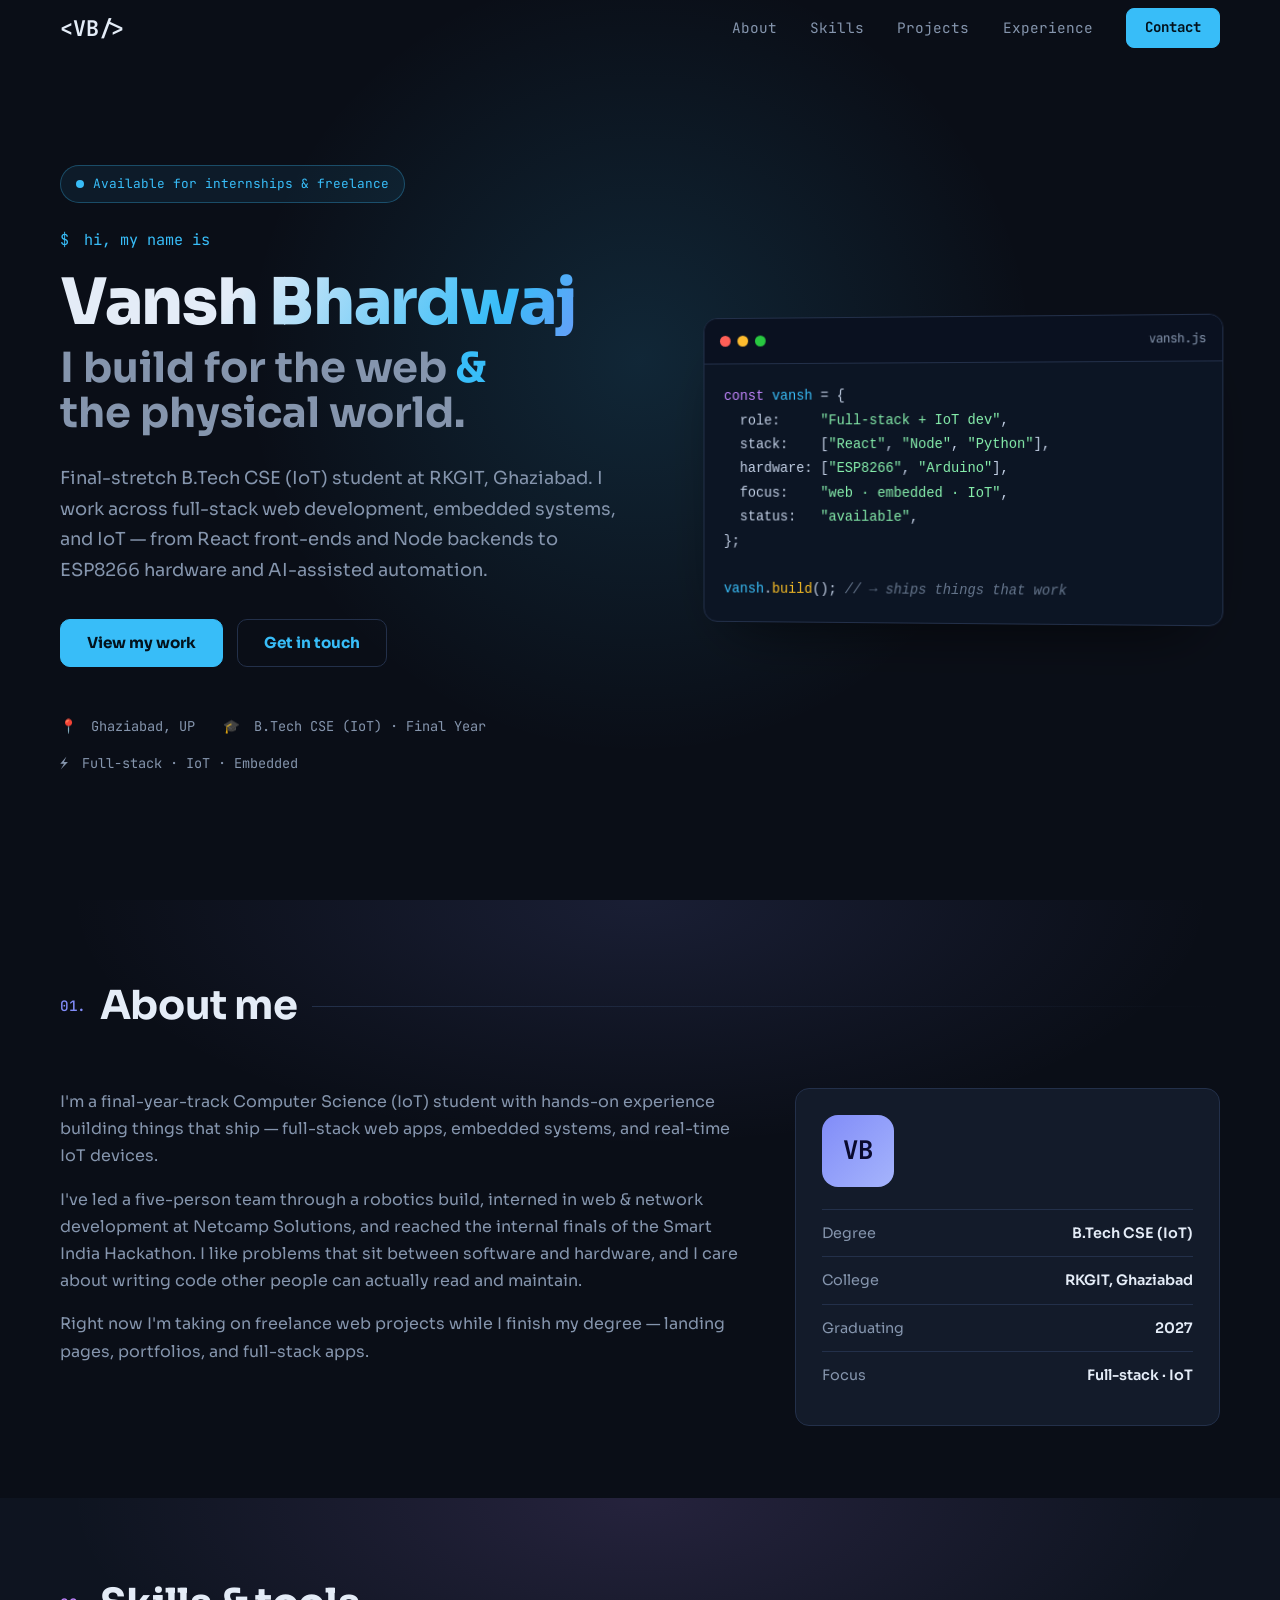
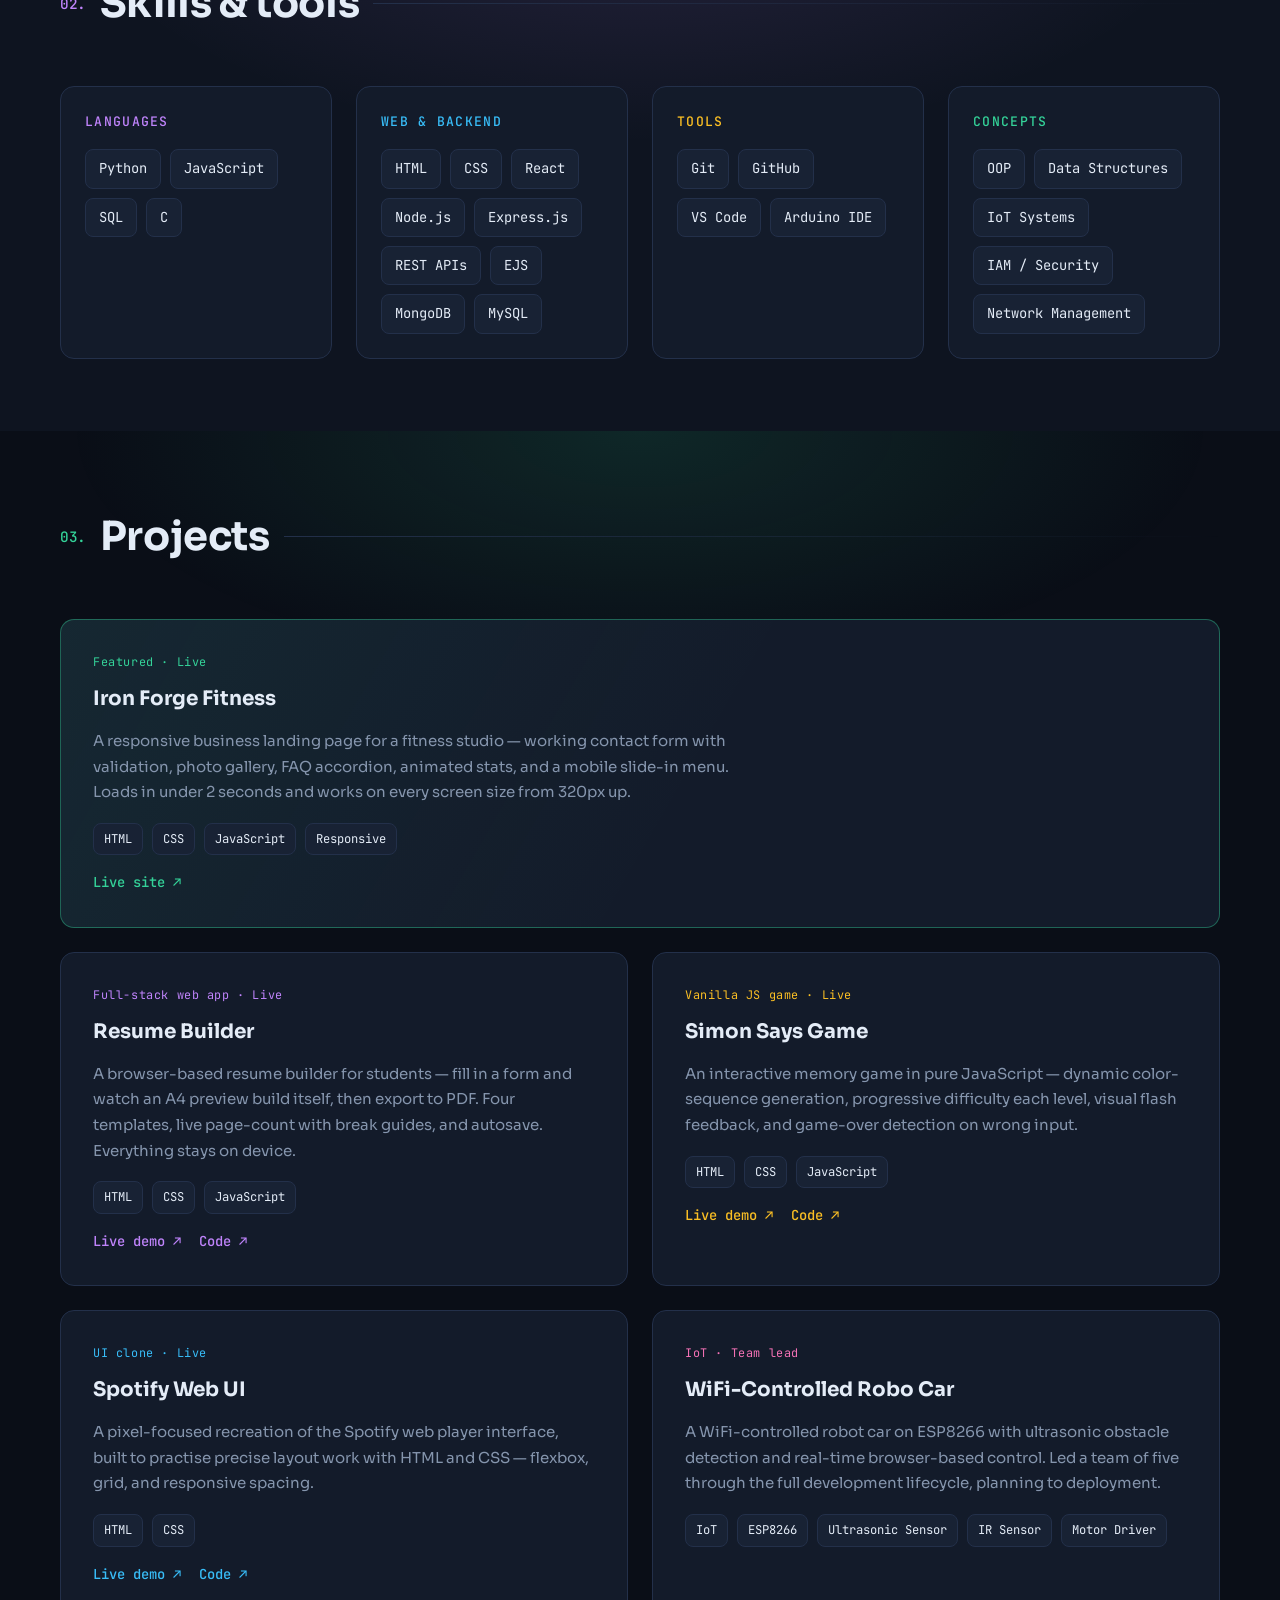
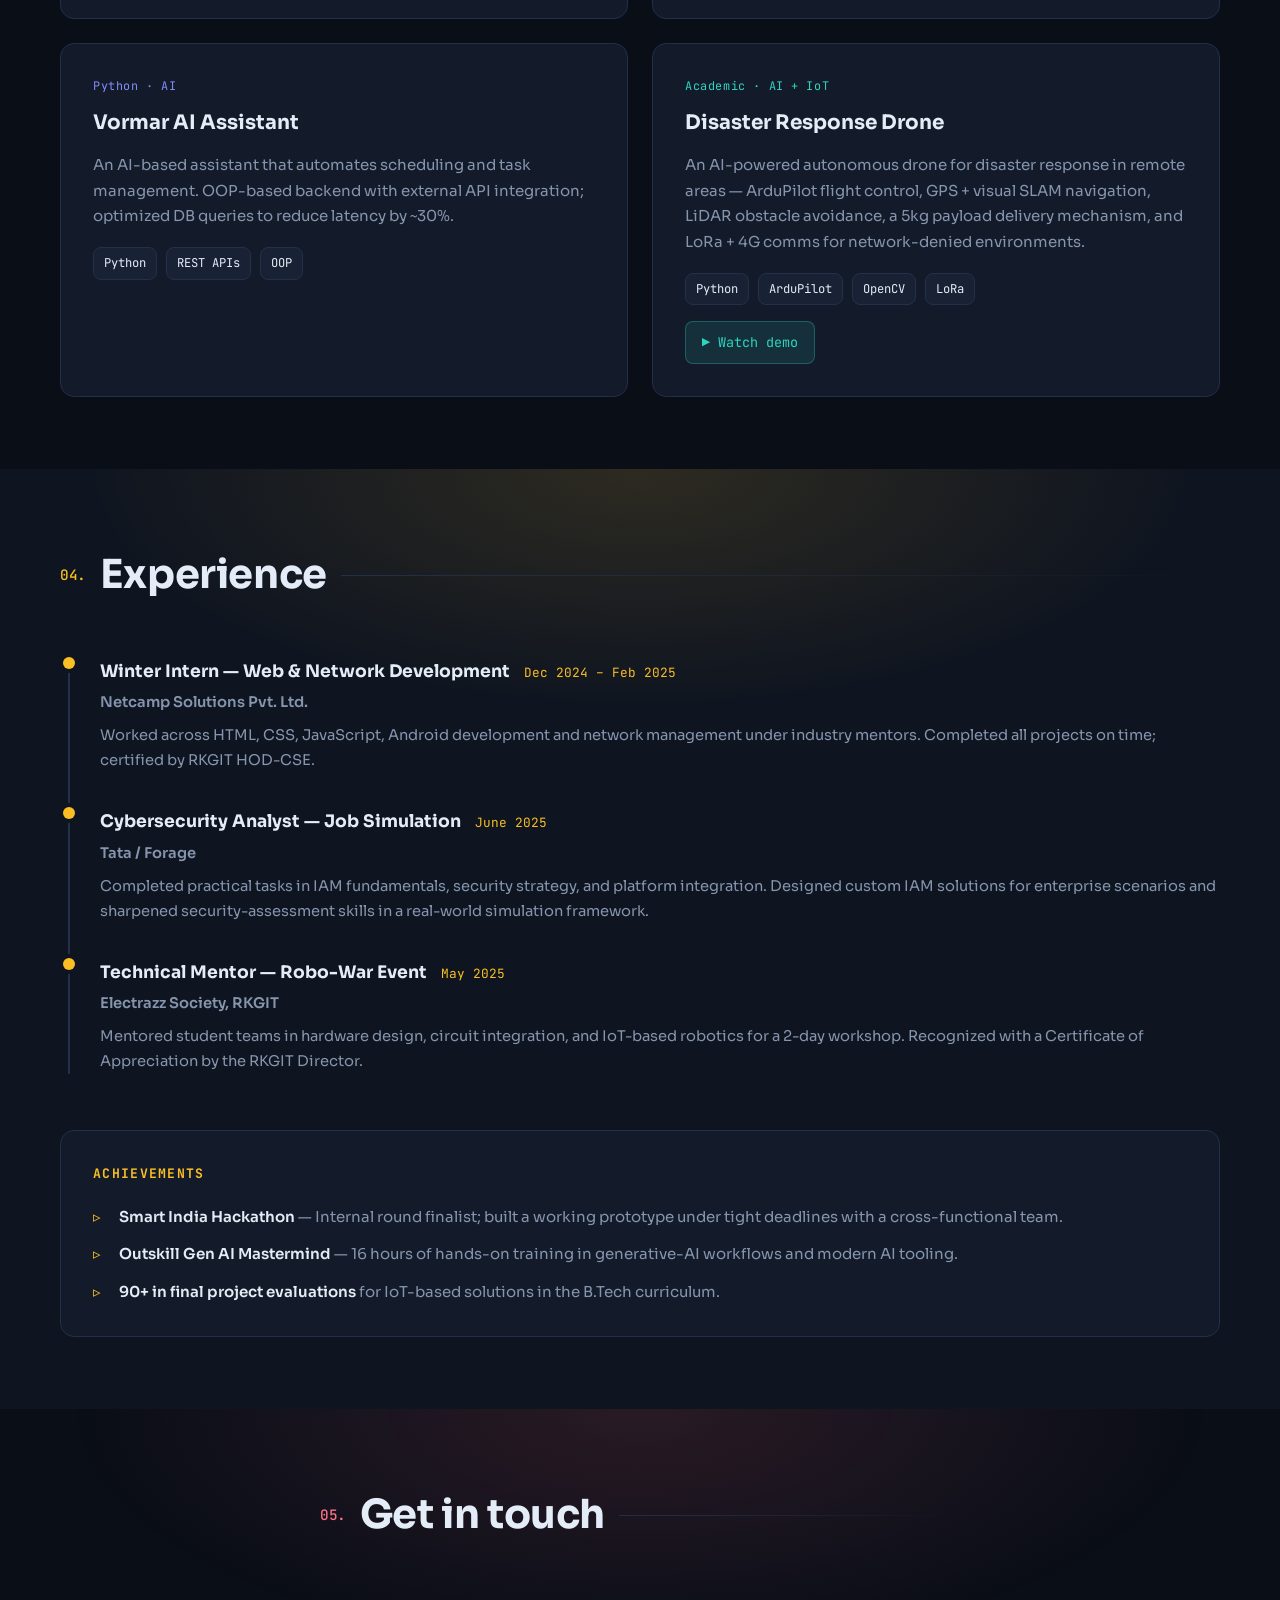
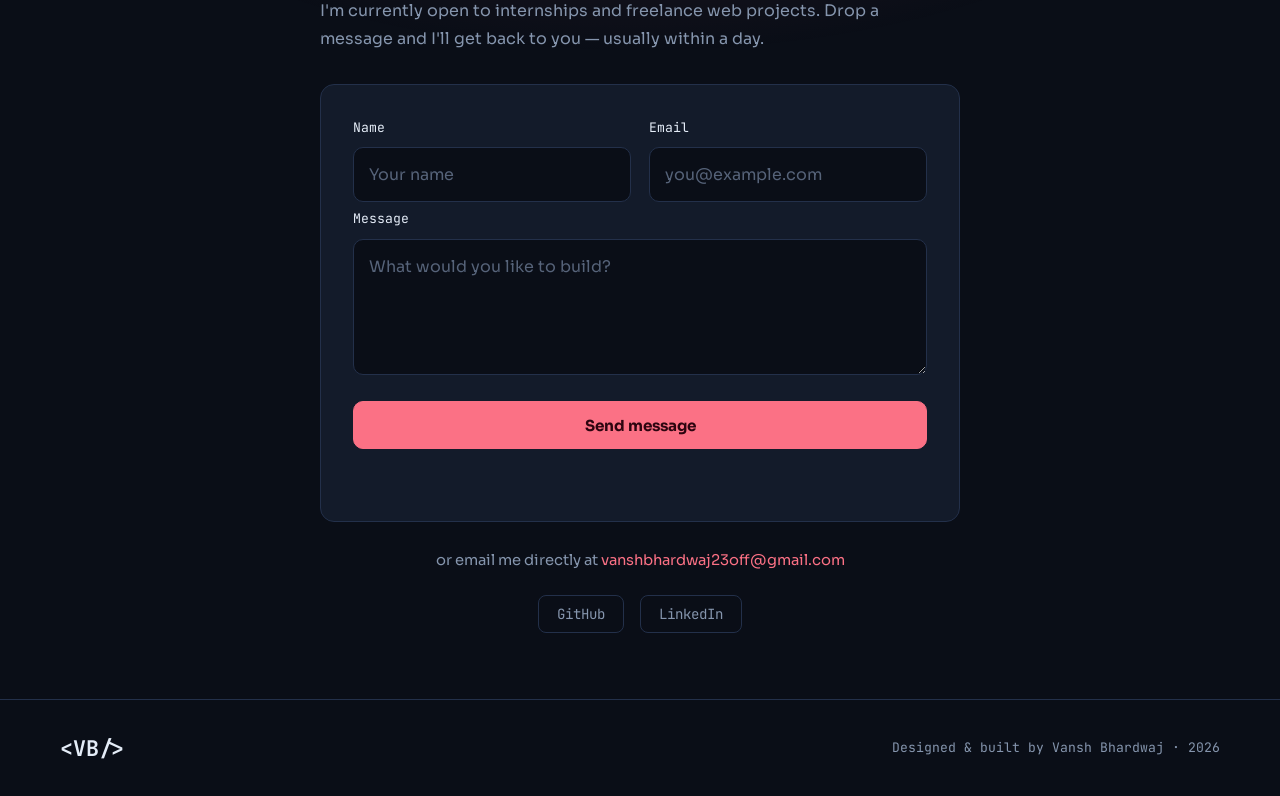
==== index.html @ 34488a7d "Initial commit — developer portfolio Responsive portfolio site (HTML/CSS/JS) with live project demos" ====
<!DOCTYPE html>
<html lang="en">
<head>
  <meta charset="UTF-8">
  <meta name="viewport" content="width=device-width, initial-scale=1.0">
  <title>Vansh Bhardwaj — IoT &amp; Full-Stack Developer</title>
  <meta name="description" content="Vansh Bhardwaj — B.Tech CSE (IoT) student and full-stack developer. Web development, IoT, embedded systems. Projects, skills, and experience.">
  <meta name="theme-color" content="#0a0e17">

  <meta property="og:title" content="Vansh Bhardwaj — Full-Stack & IoT Developer">
  <meta property="og:description" content="Full-stack + IoT developer. Web development, embedded systems, hackathon finalist.">
  <meta property="og:type" content="website">

  <link rel="preconnect" href="https://fonts.googleapis.com">
  <link rel="preconnect" href="https://fonts.gstatic.com" crossorigin>
  <link href="https://fonts.googleapis.com/css2?family=Sora:wght@400;500;600;700;800&family=JetBrains+Mono:wght@400;500;700&display=swap" rel="stylesheet">
  <link rel="stylesheet" href="styles.css">
</head>
<body>

  <a href="#main" class="skip-link">Skip to content</a>

  <!-- Scroll progress bar (top edge) -->
  <div class="scroll-progress" id="scrollProgress" aria-hidden="true"></div>

  <!-- ============================ NAVBAR ============================ -->
  <header class="nav" id="nav">
    <div class="container nav__inner">
      <a href="#hero" class="logo">&lt;VB<span>/</span>&gt;</a>

      <nav class="nav__links" id="navLinks" aria-label="Main navigation">
        <a href="#about">About</a>
        <a href="#skills">Skills</a>
        <a href="#projects">Projects</a>
        <a href="#experience">Experience</a>
        <a href="#contact" class="btn btn--sm">Contact</a>
      </nav>

      <button class="nav__toggle" id="navToggle" aria-label="Open menu" aria-expanded="false" aria-controls="navLinks">
        <span></span><span></span><span></span>
      </button>
    </div>
  </header>
  <div class="nav__overlay" id="navOverlay" hidden></div>

  <main id="main">

  <!-- ============================ HERO ============================ -->
  <section class="hero" id="hero">
    <div class="hero__glow"></div>
    <div class="container hero__inner">
      <div class="hero__content">
        <p class="status"><span class="status__dot"></span> Available for internships &amp; freelance</p>
        <p class="hero__hi"><span class="mono">$</span> hi, my name is</p>
        <h1 class="hero__name">Vansh Bhardwaj</h1>
        <h2 class="hero__role">I build for the web <span class="amp">&amp;</span> the physical world.</h2>
        <p class="hero__text">
          Final-stretch B.Tech CSE (IoT) student at RKGIT, Ghaziabad. I work across
          full-stack web development, embedded systems, and IoT — from React
          front-ends and Node backends to ESP8266 hardware and AI-assisted automation.
        </p>
        <div class="hero__actions">
          <a href="#projects" class="btn">View my work</a>
          <a href="#contact" class="btn btn--ghost">Get in touch</a>
        </div>
        <ul class="hero__meta">
          <li><span class="mono">📍</span> Ghaziabad, UP</li>
          <li><span class="mono">🎓</span> B.Tech CSE (IoT) · Final Year</li>
          <li><span class="mono">⚡</span> Full-stack · IoT · Embedded</li>
        </ul>
      </div>

      <!-- Right column: decorative terminal card (laptop only) -->
      <aside class="hero__visual" aria-hidden="true">
        <div class="code-card">
          <div class="code-card__bar">
            <span></span><span></span><span></span>
            <em class="mono">vansh.js</em>
          </div>
          <pre class="code-card__body"><code><span class="c-key">const</span> <span class="c-var">vansh</span> = {
  role:     <span class="c-str">"Full-stack + IoT dev"</span>,
  stack:    [<span class="c-str">"React"</span>, <span class="c-str">"Node"</span>, <span class="c-str">"Python"</span>],
  hardware: [<span class="c-str">"ESP8266"</span>, <span class="c-str">"Arduino"</span>],
  focus:    <span class="c-str">"web · embedded · IoT"</span>,
  status:   <span class="c-str">"available"</span>,
};

<span class="c-var">vansh</span>.<span class="c-fn">build</span>(); <span class="c-com">// → ships things that work</span></code></pre>
        </div>
      </aside>
    </div>
  </section>

  <!-- ============================ ABOUT ============================ -->
  <section class="section" id="about">
    <div class="container">
      <h2 class="section__title"><span class="section__num">01.</span> About me</h2>
      <div class="about">
        <div class="about__text">
          <p>
            I'm a final-year-track Computer Science (IoT) student with hands-on
            experience building things that ship — full-stack web apps, embedded
            systems, and real-time IoT devices.
          </p>
          <p>
            I've led a five-person team through a robotics build, interned in web
            &amp; network development at Netcamp Solutions, and reached the internal
            finals of the Smart India Hackathon. I like problems that sit between
            software and hardware, and I care about writing code other people can
            actually read and maintain.
          </p>
          <p>
            Right now I'm taking on freelance web projects while I finish my degree —
            landing pages, portfolios, and full-stack apps.
          </p>
        </div>
        <aside class="about__card">
          <div class="about__avatar" aria-hidden="true">VB</div>
          <dl class="about__facts">
            <div><dt>Degree</dt><dd>B.Tech CSE (IoT)</dd></div>
            <div><dt>College</dt><dd>RKGIT, Ghaziabad</dd></div>
            <div><dt>Graduating</dt><dd>2027</dd></div>
            <div><dt>Focus</dt><dd>Full-stack · IoT</dd></div>
          </dl>
        </aside>
      </div>
    </div>
  </section>

  <!-- ============================ SKILLS ============================ -->
  <section class="section section--alt" id="skills">
    <div class="container">
      <h2 class="section__title"><span class="section__num">02.</span> Skills &amp; tools</h2>
      <div class="skills">
        <div class="skills__group">
          <h3>Languages</h3>
          <ul class="tags">
            <li>Python</li><li>JavaScript</li><li>SQL</li><li>C</li>
          </ul>
        </div>
        <div class="skills__group">
          <h3>Web &amp; Backend</h3>
          <ul class="tags">
            <li>HTML</li><li>CSS</li><li>React</li><li>Node.js</li>
            <li>Express.js</li><li>REST APIs</li><li>EJS</li>
            <li>MongoDB</li><li>MySQL</li>
          </ul>
        </div>
        <div class="skills__group">
          <h3>Tools</h3>
          <ul class="tags">
            <li>Git</li><li>GitHub</li><li>VS Code</li><li>Arduino IDE</li>
          </ul>
        </div>
        <div class="skills__group">
          <h3>Concepts</h3>
          <ul class="tags">
            <li>OOP</li><li>Data Structures</li><li>IoT Systems</li>
            <li>IAM / Security</li><li>Network Management</li>
          </ul>
        </div>
      </div>
    </div>
  </section>

  <!-- ============================ PROJECTS ============================ -->
  <section class="section" id="projects">
    <div class="container">
      <h2 class="section__title"><span class="section__num">03.</span> Projects</h2>

      <div class="projects">

        <!-- Featured: live site -->
        <article class="project project--featured">
          <div class="project__body">
            <p class="project__label mono">Featured · Live</p>
            <h3 class="project__title">Iron Forge Fitness</h3>
            <p class="project__desc">
              A responsive business landing page for a fitness studio — working
              contact form with validation, photo gallery, FAQ accordion, animated
              stats, and a mobile slide-in menu. Loads in under 2 seconds and works
              on every screen size from 320px up.
            </p>
            <ul class="tags tags--sm">
              <li>HTML</li><li>CSS</li><li>JavaScript</li><li>Responsive</li>
            </ul>
            <div class="project__links">
              <a href="https://ironforge-studio.netlify.app" target="_blank" rel="noopener" class="is-primary">Live site ↗</a>
            </div>
          </div>
        </article>

        <article class="project">
          <div class="project__body">
            <p class="project__label mono">Full-stack web app · Live</p>
            <h3 class="project__title">Resume Builder</h3>
            <p class="project__desc">
              A browser-based resume builder for students — fill in a form and watch
              an A4 preview build itself, then export to PDF. Four templates, live
              page-count with break guides, and autosave. Everything stays on device.
            </p>
            <ul class="tags tags--sm"><li>HTML</li><li>CSS</li><li>JavaScript</li></ul>
            <div class="project__links">
              <a href="resume-builder/index.html" target="_blank" rel="noopener" class="is-primary">Live demo ↗</a>
              <a href="https://github.com/vansh231205/Resume-Builder" target="_blank" rel="noopener" data-repo="resume-builder">Code ↗</a>
            </div>
          </div>
        </article>

        <article class="project">
          <div class="project__body">
            <p class="project__label mono">Vanilla JS game · Live</p>
            <h3 class="project__title">Simon Says Game</h3>
            <p class="project__desc">
              An interactive memory game in pure JavaScript — dynamic color-sequence
              generation, progressive difficulty each level, visual flash feedback,
              and game-over detection on wrong input.
            </p>
            <ul class="tags tags--sm"><li>HTML</li><li>CSS</li><li>JavaScript</li></ul>
            <div class="project__links">
              <a href="simon-says/index.html" target="_blank" rel="noopener" class="is-primary">Live demo ↗</a>
              <a href="https://github.com/vansh231205/Simon-Says" target="_blank" rel="noopener">Code ↗</a>
            </div>
          </div>
        </article>

        <article class="project">
          <div class="project__body">
            <p class="project__label mono">UI clone · Live</p>
            <h3 class="project__title">Spotify Web UI</h3>
            <p class="project__desc">
              A pixel-focused recreation of the Spotify web player interface, built
              to practise precise layout work with HTML and CSS — flexbox, grid, and
              responsive spacing.
            </p>
            <ul class="tags tags--sm"><li>HTML</li><li>CSS</li></ul>
            <div class="project__links">
              <a href="spotify-ui/index.html" target="_blank" rel="noopener" class="is-primary">Live demo ↗</a>
              <a href="https://github.com/vansh231205/Spotify-UI-Design" target="_blank" rel="noopener">Code ↗</a>
            </div>
          </div>
        </article>

        <article class="project">
          <div class="project__body">
            <p class="project__label mono">IoT · Team lead</p>
            <h3 class="project__title">WiFi-Controlled Robo Car</h3>
            <p class="project__desc">
              A WiFi-controlled robot car on ESP8266 with ultrasonic obstacle
              detection and real-time browser-based control. Led a team of five
              through the full development lifecycle, planning to deployment.
            </p>
            <ul class="tags tags--sm"><li>IoT</li><li>ESP8266</li><li>Ultrasonic Sensor</li><li>IR Sensor</li><li>Motor Driver</li></ul>
          </div>
        </article>

        <article class="project">
          <div class="project__body">
            <p class="project__label mono">Python · AI</p>
            <h3 class="project__title">Vormar AI Assistant</h3>
            <p class="project__desc">
              An AI-based assistant that automates scheduling and task management.
              OOP-based backend with external API integration; optimized DB queries
              to reduce latency by ~30%.
            </p>
            <ul class="tags tags--sm"><li>Python</li><li>REST APIs</li><li>OOP</li></ul>
          </div>
        </article>

        <article class="project">
          <div class="project__body">
            <p class="project__label mono">Academic · AI + IoT</p>
            <h3 class="project__title">Disaster Response Drone</h3>
            <p class="project__desc">
              An AI-powered autonomous drone for disaster response in remote areas —
              ArduPilot flight control, GPS + visual SLAM navigation, LiDAR obstacle
              avoidance, a 5kg payload delivery mechanism, and LoRa + 4G comms for
              network-denied environments.
            </p>
            <ul class="tags tags--sm"><li>Python</li><li>ArduPilot</li><li>OpenCV</li><li>LoRa</li></ul>
            <div class="project__links">
              <button type="button" class="watch-btn" data-lb="video"
                      data-src="content/drone-project-demo.mp4"
                      data-title="Disaster Response Drone — demo">
                <span aria-hidden="true">▶</span> Watch demo
              </button>
            </div>
          </div>
        </article>

      </div>
    </div>
  </section>

  <!-- ============================ EXPERIENCE ============================ -->
  <section class="section section--alt" id="experience">
    <div class="container">
      <h2 class="section__title"><span class="section__num">04.</span> Experience</h2>

      <ol class="timeline">
        <li class="timeline__item">
          <div class="timeline__head">
            <h3>Winter Intern — Web &amp; Network Development</h3>
            <span class="timeline__date mono">Dec 2024 – Feb 2025</span>
          </div>
          <p class="timeline__org">Netcamp Solutions Pvt. Ltd.</p>
          <p>Worked across HTML, CSS, JavaScript, Android development and network management under industry mentors. Completed all projects on time; certified by RKGIT HOD-CSE.</p>
        </li>

        <li class="timeline__item">
          <div class="timeline__head">
            <h3>Cybersecurity Analyst — Job Simulation</h3>
            <span class="timeline__date mono">June 2025</span>
          </div>
          <p class="timeline__org">Tata / Forage</p>
          <p>Completed practical tasks in IAM fundamentals, security strategy, and platform integration. Designed custom IAM solutions for enterprise scenarios and sharpened security-assessment skills in a real-world simulation framework.</p>
        </li>

        <li class="timeline__item">
          <div class="timeline__head">
            <h3>Technical Mentor — Robo-War Event</h3>
            <span class="timeline__date mono">May 2025</span>
          </div>
          <p class="timeline__org">Electrazz Society, RKGIT</p>
          <p>Mentored student teams in hardware design, circuit integration, and IoT-based robotics for a 2-day workshop. Recognized with a Certificate of Appreciation by the RKGIT Director.</p>
        </li>
      </ol>

      <div class="achievements">
        <h3 class="achievements__title">Achievements</h3>
        <ul class="achievements__list">
          <li><strong>Smart India Hackathon</strong> — Internal round finalist; built a working prototype under tight deadlines with a cross-functional team.</li>
          <li><strong>Outskill Gen AI Mastermind</strong> — 16 hours of hands-on training in generative-AI workflows and modern AI tooling.</li>
          <li><strong>90+ in final project evaluations</strong> for IoT-based solutions in the B.Tech curriculum.</li>
        </ul>
      </div>
    </div>
  </section>

  <!-- ============================ CONTACT ============================ -->
  <section class="section" id="contact">
    <div class="container container--narrow contact">
      <h2 class="section__title"><span class="section__num">05.</span> Get in touch</h2>
      <p class="contact__lede">
        I'm currently open to internships and freelance web projects. Drop a message
        and I'll get back to you — usually within a day.
      </p>

      <!-- Netlify Forms: name + data-netlify se Netlify ise capture karta hai.
           Deploy hone par messages Netlify dashboard + email pe aate hain.
           (Localhost/GitHub Pages par ye kaam nahi karta — wahan JS email
           fallback dikha deta hai.) -->
      <form class="form" id="contactForm" name="contact" method="POST"
            data-netlify="true" netlify-honeypot="bot-field" novalidate>
        <!-- JS se submit karte hain, isliye form-name hidden field zaroori hai -->
        <input type="hidden" name="form-name" value="contact">
        <!-- Honeypot: bots ise bhar dete hain, insaan ise dekh nahi sakta -->
        <p class="hp" hidden><label>Don't fill this out: <input name="bot-field"></label></p>

        <div class="form__grid">
          <div class="form__row">
            <label for="name">Name</label>
            <input type="text" id="name" name="name" placeholder="Your name" autocomplete="name">
            <p class="form__err" id="err-name"></p>
          </div>
          <div class="form__row">
            <label for="email">Email</label>
            <input type="email" id="email" name="email" placeholder="you@example.com" autocomplete="email">
            <p class="form__err" id="err-email"></p>
          </div>
        </div>
        <div class="form__row">
          <label for="message">Message</label>
          <textarea id="message" name="message" rows="4" placeholder="What would you like to build?"></textarea>
          <p class="form__err" id="err-message"></p>
        </div>
        <button type="submit" class="btn btn--full">Send message</button>
        <p class="form__note" id="formNote" role="status" aria-live="polite"></p>
      </form>

      <p class="contact__or">or email me directly at
        <a href="mailto:vanshbhardwaj23off@gmail.com">vanshbhardwaj23off@gmail.com</a>
      </p>

      <ul class="socials">
        <li><a href="https://github.com/vansh231205" target="_blank" rel="noopener" data-social="github">GitHub</a></li>
        <li><a href="https://www.linkedin.com/in/vansh-developer/" target="_blank" rel="noopener" data-social="linkedin">LinkedIn</a></li>
      </ul>
    </div>
  </section>

  </main>

  <footer class="footer">
    <div class="container footer__inner">
      <a href="#hero" class="logo">&lt;VB<span>/</span>&gt;</a>
      <p>Designed &amp; built by Vansh Bhardwaj · 2026</p>
    </div>
  </footer>

  <!-- ============================ LIGHTBOX ============================
       Certificates aur video isi box me khulte hain — naya tab nahi.
       Peeche main page dikhta rehta hai (dark blur ke through).
       ================================================================= -->
  <div class="lightbox" id="lightbox" hidden>
    <div class="lightbox__backdrop" data-lb-close></div>

    <div class="lightbox__panel" role="dialog" aria-modal="true" aria-labelledby="lbTitle">
      <header class="lightbox__bar">
        <h3 class="lightbox__title" id="lbTitle"></h3>
        <div class="lightbox__actions">
          <a class="lightbox__open mono" id="lbOpen" href="#" target="_blank" rel="noopener">Open ↗</a>
          <button type="button" class="lightbox__close" id="lbClose" aria-label="Close">&times;</button>
        </div>
      </header>
      <div class="lightbox__body" id="lbBody"></div>
    </div>
  </div>

  <script src="script.js"></script>
</body>
</html>
---- styles.css ----
/* =========================================================
   Vansh Bhardwaj — Developer Portfolio

   1. Variables      7.  Skills
   2. Reset          8.  Projects
   3. Utilities      9.  Experience / timeline
   4. Buttons        10. Contact + form
   5. Navbar         11. Footer
   6. Hero / About   12. Animations
                     13. RESPONSIVE
   ========================================================= */

/* ---------- 1. VARIABLES ---------- */
:root {
  --bg:         #0a0e17;
  --bg-alt:     #0e1420;
  --surface:    #131b2a;
  --surface-2:  #182234;
  --border:     #23304a;
  --text:       #e4ecf7;
  --text-muted: #8595ad;
  --accent:     #38bdf8;   /* sky */
  --accent-2:   #818cf8;   /* indigo */
  --accent-ink: #03121c;

  --font-sans: 'Sora', system-ui, -apple-system, 'Segoe UI', sans-serif;
  --font-mono: 'JetBrains Mono', 'Courier New', monospace;

  --gutter:      clamp(1.25rem, 4vw, 2.5rem);
  --section-pad: clamp(2.75rem, 6vw, 4.5rem);
  --gap:         clamp(1rem, 2.2vw, 1.5rem);

  --max-width: 1240px;
  --radius: 14px;
  --ease: cubic-bezier(0.22, 1, 0.36, 1);
}

/* ---------- 2. RESET ---------- */
*, *::before, *::after { margin: 0; padding: 0; box-sizing: border-box; }

html {
  scroll-behavior: smooth;
  scroll-padding-top: 72px;   /* navbar 56px + thodi jagah */
  -webkit-text-size-adjust: 100%;
}
body {
  font-family: var(--font-sans);
  background: var(--bg);
  color: var(--text);
  line-height: 1.7;
  -webkit-font-smoothing: antialiased;
  overflow-x: hidden;
}
body.is-locked { overflow: hidden; }

a { color: inherit; text-decoration: none; }
ul, ol { list-style: none; }
button, input, textarea { font: inherit; color: inherit; }

:focus-visible {
  outline: 2px solid var(--accent);
  outline-offset: 3px;
  border-radius: 4px;
}

.skip-link {
  position: absolute;
  top: -60px; left: 16px;
  z-index: 200;
  background: var(--accent);
  color: var(--accent-ink);
  padding: 10px 18px;
  border-radius: 0 0 8px 8px;
  font-weight: 700;
  transition: top 0.2s;
}
.skip-link:focus { top: 0; }

/* Scroll progress bar */
.scroll-progress {
  position: fixed;
  top: 0; left: 0;
  height: 3px;
  width: 0;
  z-index: 150;
  background: linear-gradient(90deg, var(--accent), var(--accent-2));
  transition: width 0.1s linear;
}

/* ---------- 3. UTILITIES ---------- */
.container {
  width: 100%;
  max-width: var(--max-width);
  margin-inline: auto;
  padding-inline: var(--gutter);
}
.container--narrow { max-width: 720px; }

.mono { font-family: var(--font-mono); }

.logo {
  font-family: var(--font-mono);
  font-size: 1.35rem;
  font-weight: 700;
  color: var(--text);
}
.logo span { color: var(--accent); }

/* ---------- 4. BUTTONS ---------- */
.btn {
  display: inline-flex;
  align-items: center;
  justify-content: center;
  gap: 8px;
  min-height: 48px;
  padding: 0 26px;
  background: var(--accent);
  color: var(--accent-ink);
  font-weight: 700;
  font-size: 0.95rem;
  border: 1px solid var(--accent);
  border-radius: 10px;
  cursor: pointer;
  transition: transform 0.2s var(--ease), box-shadow 0.2s, background 0.2s;
}
.btn:hover {
  transform: translateY(-2px);
  box-shadow: 0 12px 28px -10px color-mix(in srgb, var(--accent) 60%, transparent);
}
.btn:active { transform: translateY(0); }

.btn--ghost {
  background: transparent;
  color: var(--accent);
  border-color: var(--border);
}
.btn--ghost:hover {
  background: color-mix(in srgb, var(--accent) 8%, transparent);
  border-color: var(--accent);
  box-shadow: none;
}
.btn--sm   { min-height: 40px; padding: 0 18px; font-size: 0.88rem; border-radius: 8px; }
.btn--full { width: 100%; }

/* ---------- 5. NAVBAR ---------- */
.nav {
  position: fixed;
  inset: 0 0 auto 0;
  z-index: 100;
  border-bottom: 1px solid transparent;
  transition: background 0.3s, border-color 0.3s, backdrop-filter 0.3s;
}
.nav.is-scrolled {
  background: rgba(10, 14, 23, 0.85);
  backdrop-filter: blur(14px);
  border-bottom-color: var(--border);
}
.nav__inner {
  display: flex;
  align-items: center;
  justify-content: space-between;
  height: 56px;
}
.nav__links {
  display: flex;
  align-items: center;
  gap: clamp(1.2rem, 2.6vw, 2.1rem);
  font-family: var(--font-mono);
  font-size: 0.9rem;
}
.nav__links a:not(.btn) {
  color: var(--text-muted);
  transition: color 0.2s;
}
.nav__links a:not(.btn):hover,
.nav__links a:not(.btn).is-active { color: var(--accent); }

.nav__toggle {
  display: none;
  flex-direction: column;
  justify-content: center;
  gap: 5px;
  width: 44px; height: 44px;
  background: none; border: none;
  cursor: pointer;
}
.nav__toggle span {
  display: block;
  width: 24px; height: 2px;
  margin-inline: auto;
  background: var(--text);
  border-radius: 2px;
  transition: transform 0.3s var(--ease), opacity 0.2s;
}
.nav__toggle.is-open span:nth-child(1) { transform: translateY(7px) rotate(45deg); }
.nav__toggle.is-open span:nth-child(2) { opacity: 0; }
.nav__toggle.is-open span:nth-child(3) { transform: translateY(-7px) rotate(-45deg); }

.nav__overlay {
  position: fixed;
  inset: 0;
  z-index: 90;
  background: rgba(0, 0, 0, 0.6);
  backdrop-filter: blur(3px);
  opacity: 0;
  transition: opacity 0.3s;
}
.nav__overlay.is-visible { opacity: 1; }

/* ---------- 6. HERO ---------- */
.hero {
  position: relative;
  min-height: 100svh;
  display: flex;
  align-items: center;
  padding: 120px 0 80px;
  overflow: hidden;
}
/* Background glow */
.hero__glow {
  position: absolute;
  top: -10%; left: 50%;
  translate: -50% 0;
  width: min(900px, 120vw);
  aspect-ratio: 1;
  background: radial-gradient(circle, rgba(56, 189, 248, 0.14), transparent 62%);
  z-index: -1;
  pointer-events: none;
}
/* Two-column on laptop: text left, terminal card right.
   Neeche responsive me single column ho jata hai. */
.hero__inner {
  display: grid;
  grid-template-columns: minmax(0, 1.05fr) minmax(0, 0.95fr);
  align-items: center;
  gap: clamp(2rem, 5vw, 4.5rem);
  width: 100%;
}
.hero__content { min-width: 0; }

/* Terminal / code card */
.hero__visual { min-width: 0; }
.code-card {
  background: #0c1524;
  border: 1px solid var(--border);
  border-radius: var(--radius);
  overflow: hidden;
  box-shadow: 0 30px 60px -30px rgba(0, 0, 0, 0.7);
  transform: perspective(1200px) rotateY(-4deg);
  transition: transform 0.5s var(--ease);
}
.code-card:hover { transform: perspective(1200px) rotateY(0deg); }
.code-card__bar {
  display: flex;
  align-items: center;
  gap: 7px;
  padding: 12px 16px;
  background: #0a1120;
  border-bottom: 1px solid var(--border);
}
.code-card__bar span {
  width: 11px; height: 11px;
  border-radius: 50%;
  background: #2a3852;
}
.code-card__bar span:nth-child(1) { background: #ff5f57; }
.code-card__bar span:nth-child(2) { background: #febc2e; }
.code-card__bar span:nth-child(3) { background: #28c840; }
.code-card__bar em {
  margin-left: auto;
  font-style: normal;
  font-size: 0.78rem;
  color: var(--text-muted);
}
.code-card__body {
  padding: 20px;
  font-family: var(--font-mono);
  font-size: clamp(0.72rem, 1.1vw, 0.86rem);
  line-height: 1.7;
  color: #c3d0e6;
  overflow-x: auto;
}
.code-card__body code { white-space: pre; }
.c-key { color: #c084fc; }
.c-var { color: #38bdf8; }
.c-str { color: #86efac; }
.c-fn  { color: #fbbf24; }
.c-com { color: #64748b; font-style: italic; }

/* Availability badge */
.status {
  display: inline-flex;
  align-items: center;
  gap: 9px;
  background: rgba(56, 189, 248, 0.08);
  border: 1px solid rgba(56, 189, 248, 0.3);
  border-radius: 999px;
  padding: 7px 15px;
  font-family: var(--font-mono);
  font-size: 0.8rem;
  color: var(--accent);
  margin-bottom: 24px;
}
.status__dot {
  width: 8px; height: 8px;
  border-radius: 50%;
  background: var(--accent);
  box-shadow: 0 0 0 0 rgba(56, 189, 248, 0.6);
  animation: pulse 2s infinite;
}
@keyframes pulse {
  0%   { box-shadow: 0 0 0 0 rgba(56, 189, 248, 0.6); }
  70%  { box-shadow: 0 0 0 7px rgba(56, 189, 248, 0); }
  100% { box-shadow: 0 0 0 0 rgba(56, 189, 248, 0); }
}

.hero__hi {
  font-family: var(--font-mono);
  color: var(--accent);
  font-size: 0.95rem;
  margin-bottom: 18px;
}
.hero__hi .mono { margin-right: 6px; }

.hero__name {
  /* Size aisa rakha hai ki naam har width pe ek hi line me aa jaye
     (2-column layout me column ~575px ka hota hai) */
  font-size: clamp(2rem, 5vw, 4rem);
  font-weight: 800;
  line-height: 1.02;
  letter-spacing: -0.02em;
  text-wrap: balance;
  background: linear-gradient(120deg, var(--text) 30%, var(--accent) 75%, var(--accent-2));
  -webkit-background-clip: text;
  background-clip: text;
  color: transparent;
}
.hero__role {
  font-size: clamp(1.4rem, 4.5vw, 2.6rem);
  font-weight: 700;
  line-height: 1.1;
  color: var(--text-muted);
  margin: 10px 0 26px;
  text-wrap: balance;
}
.hero__text, .about__text p, .project__desc, .contact__lede { text-wrap: pretty; }
.hero__role .amp { color: var(--accent); }

.hero__text {
  color: var(--text-muted);
  font-size: clamp(1rem, 2vw, 1.12rem);
  max-width: 600px;
  margin-bottom: 34px;
}
.hero__actions { display: flex; flex-wrap: wrap; gap: 14px; margin-bottom: 48px; }

.hero__meta {
  display: flex;
  flex-wrap: wrap;
  gap: 14px 28px;
  font-family: var(--font-mono);
  font-size: 0.85rem;
  color: var(--text-muted);
}
.hero__meta .mono { margin-right: 6px; }

/* ---------- SECTION HEADINGS ---------- */
.section { padding-block: var(--section-pad); }
.section--alt { background: var(--bg-alt); }

.section__title {
  display: flex;
  align-items: center;
  gap: 14px;
  font-size: clamp(1.7rem, 4vw, 2.5rem);
  font-weight: 700;
  letter-spacing: -0.01em;
  margin-bottom: clamp(2rem, 4vw, 3rem);
}
.section__num {
  font-family: var(--font-mono);
  font-size: 0.9rem;
  font-weight: 500;
  color: var(--accent);
}
/* Trailing gradient line — heading ke baad width bharti hai */
.section__title::after {
  content: "";
  flex: 1;
  height: 1px;
  min-width: 40px;
  background: linear-gradient(90deg, var(--border), transparent);
}

/* ---------- ABOUT ---------- */
.about {
  display: grid;
  grid-template-columns: 1.6fr 1fr;
  gap: clamp(2rem, 5vw, 3.5rem);
  align-items: start;
}
.about__text p { color: var(--text-muted); margin-bottom: 16px; }
.about__text p:last-child { margin-bottom: 0; }

.about__card {
  background: var(--surface);
  border: 1px solid var(--border);
  border-radius: var(--radius);
  padding: 26px;
  position: sticky;
  top: 100px;
}
.about__avatar {
  display: grid;
  place-items: center;
  width: 72px; height: 72px;
  margin-bottom: 22px;
  border-radius: 16px;
  background: linear-gradient(135deg, var(--accent), var(--accent-2));
  color: var(--accent-ink);
  font-family: var(--font-mono);
  font-weight: 700;
  font-size: 1.6rem;
}
.about__facts > div {
  display: flex;
  justify-content: space-between;
  gap: 12px;
  padding: 11px 0;
  border-top: 1px solid var(--border);
  font-size: 0.9rem;
}
.about__facts dt { color: var(--text-muted); }
.about__facts dd { font-weight: 600; text-align: right; }

/* ---------- 7. SKILLS ---------- */
/* auto-fit: jitni jagah ho utne columns khud ban jate hain
   (laptop pe 4, tablet pe 2, mobile pe 1) */
.skills {
  display: grid;
  grid-template-columns: repeat(auto-fit, minmax(230px, 1fr));
  gap: var(--gap);
}
.skills__group {
  background: var(--surface);
  border: 1px solid var(--border);
  border-radius: var(--radius);
  padding: 24px;
}
.skills__group h3 {
  font-family: var(--font-mono);
  font-size: 0.82rem;
  font-weight: 500;
  text-transform: uppercase;
  letter-spacing: 0.1em;
  color: var(--accent);
  margin-bottom: 16px;
}
.tags { display: flex; flex-wrap: wrap; gap: 9px; }
.tags li {
  background: var(--surface-2);
  border: 1px solid var(--border);
  border-radius: 8px;
  padding: 7px 13px;
  font-size: 0.86rem;
  font-family: var(--font-mono);
  transition: border-color 0.2s, color 0.2s, transform 0.2s;
}
.tags li:hover { border-color: var(--accent); color: var(--accent); transform: translateY(-2px); }

.tags--sm li { padding: 5px 10px; font-size: 0.76rem; }

/* ---------- 8. PROJECTS ---------- */
.projects {
  display: grid;
  grid-template-columns: repeat(2, 1fr);
  gap: var(--gap);
}
.project {
  position: relative;   /* stretched-link ka anchor point */
  background: var(--surface);
  border: 1px solid var(--border);
  border-radius: var(--radius);
  transition: transform 0.3s var(--ease), border-color 0.3s, background 0.3s;
}
.project:hover {
  transform: translateY(-6px);
  border-color: var(--accent);
  background: var(--surface-2);
}
/* Featured project full width with accent edge */
.project--featured {
  grid-column: 1 / -1;
  border-color: color-mix(in srgb, var(--accent) 40%, transparent);
  background:
    linear-gradient(120deg, color-mix(in srgb, var(--accent) 7%, transparent), transparent 55%),
    var(--surface);
}
.project__body { padding: clamp(1.4rem, 3vw, 2rem); }

.project__label {
  font-size: 0.74rem;
  color: var(--accent);
  letter-spacing: 0.05em;
  margin-bottom: 10px;
}
.project__title { font-size: 1.25rem; font-weight: 700; margin-bottom: 12px; }
.project__desc { color: var(--text-muted); font-size: 0.94rem; margin-bottom: 18px; }
.project--featured .project__desc { max-width: 640px; }

.project__links {
  display: flex;
  flex-wrap: wrap;
  gap: 18px;
  margin-top: 16px;
}
.project__links a {
  font-family: var(--font-mono);
  font-size: 0.86rem;
  color: var(--accent);
  font-weight: 500;

  /* z-index 2 = overlay ke UPAR. Isi wajah se "Code" par tap karne se
     GitHub khulta hai, live demo nahi. */
  position: relative;
  z-index: 2;
}
.project__links a:hover { text-decoration: underline; }

/* ---- Poore card par tap = live demo ----
   "Live demo" link ka ::after poore card ko dhak leta hai (z-index 1),
   isliye card me kahin bhi tap karo to wahi khulta hai.
   Ye link khud `position: static` rehta hai — tabhi uska ::after card ke
   hisaab se fail hota hai, apne hisaab se nahi. */
.project__links a.is-primary { position: static; }
.project__links a.is-primary::after {
  content: "";
  position: absolute;
  inset: 0;
  z-index: 1;
  border-radius: var(--radius);
}
/* Cursor sirf un cards par jinme live demo hai — baaki cards clickable
   nahi hain, to unpar pointer dikhana jhooth hoga */
.project:has(a.is-primary) { cursor: pointer; }

/* ---------- 9. EXPERIENCE / TIMELINE ---------- */
.timeline {
  position: relative;
  margin-left: 8px;
  padding-left: 30px;
  border-left: 2px solid var(--border);
}
.timeline__item { padding-bottom: 34px; }
.timeline__item:last-child { padding-bottom: 0; }
.timeline__item::before {
  content: "";
  position: absolute;
  left: -7px;
  width: 12px; height: 12px;
  border-radius: 50%;
  background: var(--accent);
  box-shadow: 0 0 0 4px var(--bg-alt);
}
.timeline__head {
  display: flex;
  flex-wrap: wrap;
  align-items: baseline;
  gap: 6px 14px;
  margin-bottom: 4px;
}
.timeline__head h3 { font-size: 1.08rem; font-weight: 700; }
.timeline__date { font-size: 0.8rem; color: var(--accent); }
.timeline__org { color: var(--text-muted); font-weight: 600; font-size: 0.92rem; margin-bottom: 8px; }
.timeline__item > p:last-child { color: var(--text-muted); font-size: 0.92rem; }

/* ---------- WATCH VIDEO BUTTON ---------- */
.watch-btn {
  display: inline-flex;
  align-items: center;
  gap: 8px;
  background: color-mix(in srgb, var(--accent) 11%, transparent);
  border: 1px solid color-mix(in srgb, var(--accent) 30%, transparent);
  border-radius: 8px;
  padding: 9px 16px;
  font-family: var(--font-mono);
  font-size: 0.84rem;
  color: var(--accent);
  cursor: pointer;
  transition: background 0.2s, transform 0.2s;
}
.watch-btn:hover { background: color-mix(in srgb, var(--accent) 20%, transparent); transform: translateY(-2px); }

.achievements {
  margin-top: clamp(2.5rem, 5vw, 3.5rem);
  background: var(--surface);
  border: 1px solid var(--border);
  border-radius: var(--radius);
  padding: clamp(1.5rem, 3vw, 2rem);
}
.achievements__title {
  font-family: var(--font-mono);
  font-size: 0.82rem;
  text-transform: uppercase;
  letter-spacing: 0.1em;
  color: var(--accent);
  margin-bottom: 18px;
}
.achievements__list li {
  position: relative;
  padding-left: 26px;
  margin-bottom: 12px;
  color: var(--text-muted);
  font-size: 0.94rem;
}
.achievements__list li:last-child { margin-bottom: 0; }
.achievements__list li::before {
  content: "▹";
  position: absolute;
  left: 0;
  color: var(--accent);
}
.achievements__list strong { color: var(--text); font-weight: 600; }

/* ---------- 10. CONTACT + FORM ---------- */
.contact__lede { color: var(--text-muted); margin-bottom: 32px; max-width: 560px; }

.form {
  background: var(--surface);
  border: 1px solid var(--border);
  border-radius: var(--radius);
  padding: clamp(1.5rem, 3vw, 2rem);
}
.form__grid {
  display: grid;
  grid-template-columns: 1fr 1fr;
  gap: 18px;
}
.form__row { margin-bottom: 18px; }
.form__grid .form__row { margin-bottom: 0; }
.form__row label {
  display: block;
  font-family: var(--font-mono);
  font-size: 0.82rem;
  margin-bottom: 8px;
}
.form input, .form textarea {
  width: 100%;
  min-height: 48px;
  background: var(--bg);
  border: 1px solid var(--border);
  border-radius: 10px;
  padding: 13px 15px;
  font-size: 1rem;
  transition: border-color 0.2s, box-shadow 0.2s;
}
.form input:focus, .form textarea:focus {
  outline: none;
  border-color: var(--accent);
  box-shadow: 0 0 0 3px color-mix(in srgb, var(--accent) 16%, transparent);
}
.form textarea { resize: vertical; min-height: 110px; }
.form ::placeholder { color: #566379; }

.form .is-invalid { border-color: #f87171; }
.form__err { color: #f87171; font-size: 0.8rem; margin-top: 6px; min-height: 0; }

.form__note { margin-top: 16px; text-align: center; font-size: 0.92rem; min-height: 24px; }
.form__note.is-success { color: var(--accent); font-weight: 600; }
/* Notice: form abhi backend se juda nahi — visitor ko email ki taraf bhejta hai */
.form__note.is-notice {
  color: var(--text-muted);
  line-height: 1.55;
}
.form__note.is-notice a {
  color: var(--accent);
  font-weight: 600;
  text-decoration: underline;
}
/* Honeypot — insaan ko kabhi na dikhe (bots ise bhar dete hain) */
.hp { position: absolute; left: -9999px; width: 1px; height: 1px; overflow: hidden; }

.contact__or {
  margin-top: 26px;
  text-align: center;
  color: var(--text-muted);
  font-size: 0.92rem;
}
.contact__or a { color: var(--accent); }
.contact__or a:hover { text-decoration: underline; }

.socials {
  display: flex;
  justify-content: center;
  gap: 16px;
  margin-top: 26px;
}
.socials a {
  font-family: var(--font-mono);
  font-size: 0.88rem;
  color: var(--text-muted);
  border: 1px solid var(--border);
  border-radius: 8px;
  padding: 9px 18px;
  transition: color 0.2s, border-color 0.2s, transform 0.2s;
}
.socials a:hover { color: var(--accent); border-color: var(--accent); transform: translateY(-2px); }

/* ---------- 10b. LIGHTBOX ----------
   Certificates + video isi overlay me khulte hain. Backdrop
   semi-transparent hai taaki peeche main page dikhta rahe. */
.lightbox {
  position: fixed;
  inset: 0;
  z-index: 300;
  display: grid;
  place-items: center;
  padding: clamp(0.75rem, 3vw, 2.5rem);
}
.lightbox[hidden] { display: none; }

.lightbox__backdrop {
  position: absolute;
  inset: 0;
  background: rgba(5, 8, 14, 0.72);
  backdrop-filter: blur(6px);
  opacity: 0;
  transition: opacity 0.3s var(--ease);
}
.lightbox.is-open .lightbox__backdrop { opacity: 1; }

.lightbox__panel {
  position: relative;
  display: flex;
  flex-direction: column;
  width: min(1000px, 100%);
  max-height: 100%;
  background: var(--bg-alt);
  border: 1px solid var(--border);
  border-radius: var(--radius);
  box-shadow: 0 40px 90px -30px rgba(0, 0, 0, 0.85);
  overflow: hidden;
  opacity: 0;
  transform: translateY(14px) scale(0.98);
  transition: opacity 0.3s var(--ease), transform 0.3s var(--ease);
}
.lightbox.is-open .lightbox__panel { opacity: 1; transform: none; }

.lightbox__bar {
  display: flex;
  align-items: center;
  gap: 14px;
  padding: 13px 16px;
  border-bottom: 1px solid var(--border);
  background: var(--surface);
}
.lightbox__title {
  flex: 1;
  min-width: 0;
  font-size: 0.95rem;
  font-weight: 600;
  overflow: hidden;
  text-overflow: ellipsis;
  white-space: nowrap;
}
.lightbox__actions { display: flex; align-items: center; gap: 10px; flex-shrink: 0; }
.lightbox__open {
  font-size: 0.78rem;
  color: var(--accent);
  border: 1px solid var(--border);
  border-radius: 7px;
  padding: 7px 12px;
  transition: border-color 0.2s;
}
.lightbox__open:hover { border-color: var(--accent); }
.lightbox__close {
  display: grid;
  place-items: center;
  width: 36px; height: 36px;
  background: none;
  border: 1px solid var(--border);
  border-radius: 7px;
  color: var(--text);
  font-size: 1.5rem;
  line-height: 1;
  cursor: pointer;
  transition: border-color 0.2s, color 0.2s;
}
.lightbox__close:hover { border-color: var(--accent); color: var(--accent); }

.lightbox__body {
  flex: 1;
  min-height: 0;
  background: #0a0f18;
}
/* PDF viewer */
.lightbox__body iframe {
  display: block;
  width: 100%;
  height: min(78vh, 780px);
  border: 0;
}
/* Video — 16:9, panel ke andar fit */
.lightbox__body video {
  display: block;
  width: 100%;
  max-height: 78vh;
  background: #000;
}
/* Mobile fallback jab browser PDF inline render na kar sake */
.lightbox__fallback {
  padding: 40px 24px;
  text-align: center;
  color: var(--text-muted);
  font-size: 0.92rem;
}
.lightbox__fallback .btn { margin-top: 18px; }

/* ---------- 11. FOOTER ---------- */
.footer {
  border-top: 1px solid var(--border);
  padding-block: 30px;
}
.footer__inner {
  display: flex;
  flex-wrap: wrap;
  align-items: center;
  justify-content: space-between;
  gap: 14px;
}
.footer p { color: var(--text-muted); font-family: var(--font-mono); font-size: 0.82rem; }

/* =========================================================
   11b. SECTION ACCENT COLORS

   Har section apna --accent override karta hai. Kyunki poore
   CSS me var(--accent) use hua hai, sirf ye variable badalne se
   us section ke numbers, headings, borders, hovers, buttons —
   sab apne aap us color me ho jate hain.

   Palette wahi hai jo hero ke code card me hai (purple/green/
   amber/indigo), isliye alag-alag hoke bhi ek family lagti hai.
   HERO ko chhua nahi — wo cyan hi rehta hai.
   ========================================================= */
#about {
  --accent:     #818cf8;   /* indigo */
  --accent-2:   #a5b4fc;
  --accent-ink: #0a0a2e;
}
#skills {
  --accent:     #c084fc;   /* purple */
  --accent-2:   #e9d5ff;
  --accent-ink: #1e0a2e;
}
#projects {
  --accent:     #34d399;   /* emerald */
  --accent-2:   #6ee7b7;
  --accent-ink: #032218;
}
#experience {
  --accent:     #fbbf24;   /* amber */
  --accent-2:   #fcd34d;
  --accent-ink: #2a1a00;
}
#contact {
  --accent:     #fb7185;   /* rose */
  --accent-2:   #fda4af;
  --accent-ink: #2d0510;
}

/* Skills ke andar har group ka apna color — ek hi section me variety */
#skills .skills__group:nth-child(1) { --accent: #c084fc; }  /* Languages  */
#skills .skills__group:nth-child(2) { --accent: #38bdf8; }  /* Web        */
#skills .skills__group:nth-child(3) { --accent: #fbbf24; }  /* Tools      */
#skills .skills__group:nth-child(4) { --accent: #34d399; }  /* Concepts   */

/* Project cards bhi rotate karte hain — 7 cards ek jaise na lagein */
#projects .project:nth-child(2) { --accent: #c084fc; }
#projects .project:nth-child(3) { --accent: #fbbf24; }
#projects .project:nth-child(4) { --accent: #38bdf8; }
#projects .project:nth-child(5) { --accent: #f472b6; }
#projects .project:nth-child(6) { --accent: #818cf8; }
#projects .project:nth-child(7) { --accent: #2dd4bf; }

/* Har section ke upar halka sa colored glow — flat-ness todta hai */
.section { position: relative; isolation: isolate; }
.section::before {
  content: "";
  position: absolute;
  inset: 0 0 auto 0;
  height: 340px;
  z-index: -1;
  pointer-events: none;
  background: radial-gradient(
    62% 100% at 50% 0%,
    color-mix(in srgb, var(--accent) 13%, transparent),
    transparent 72%
  );
}

/* ---------- 12. ANIMATIONS ---------- */
.js-ready .reveal {
  opacity: 0;
  transform: translateY(26px);
  transition: opacity 0.7s var(--ease), transform 0.7s var(--ease);
}
.js-ready .reveal.is-visible { opacity: 1; transform: none; }

@media (prefers-reduced-motion: reduce) {
  html { scroll-behavior: auto; }
  *, *::before, *::after {
    animation-duration: 0.01ms !important;
    transition-duration: 0.01ms !important;
  }
  .reveal { opacity: 1 !important; transform: none !important; }
}

/* =========================================================
   13. RESPONSIVE
   ========================================================= */

/* Laptop/tablet: hero ek column, terminal card hide (decorative hai) */
@media (max-width: 940px) {
  .hero__inner { grid-template-columns: 1fr; }
  .hero__content { max-width: 760px; }
  .hero__visual { display: none; }
  .hero { align-items: flex-start; }
}

@media (max-width: 880px) {
  .about { grid-template-columns: 1fr; }
  .about__card { position: static; order: -1; }
}

@media (max-width: 720px) {
  html { scroll-padding-top: 76px; }

  .nav__toggle { display: flex; }
  .nav__links {
    position: fixed;
    top: 0; right: 0;
    z-index: 95;
    width: min(78vw, 320px);
    height: 100dvh;
    flex-direction: column;
    align-items: stretch;
    justify-content: center;
    gap: 6px;
    background: var(--bg-alt);
    border-left: 1px solid var(--border);
    padding: 90px 28px 40px;
    font-size: 1.05rem;
    transform: translateX(100%);
    transition: transform 0.35s var(--ease);
  }
  .nav__links.is-open { transform: translateX(0); }
  .nav__links a:not(.btn) {
    padding: 15px 0;
    border-bottom: 1px solid var(--border);
    color: var(--text);
  }
  .nav__links .btn { margin-top: 22px; }

  .hero { min-height: auto; padding: 110px 0 70px; }
  .hero__actions { width: 100%; }
  .hero__actions .btn { flex: 1 1 auto; }

  /* skills khud auto-fit se adjust hota hai; projects single column */
  .projects { grid-template-columns: 1fr; }
  .form__grid { grid-template-columns: 1fr; gap: 18px; }
  .form__grid .form__row:first-child { margin-bottom: 0; }
}

@media (max-width: 420px) {
  .hero__actions { flex-direction: column; }
  .hero__actions .btn { width: 100%; }
  .footer__inner { flex-direction: column; text-align: center; }
  .timeline__head { gap: 2px; }
}
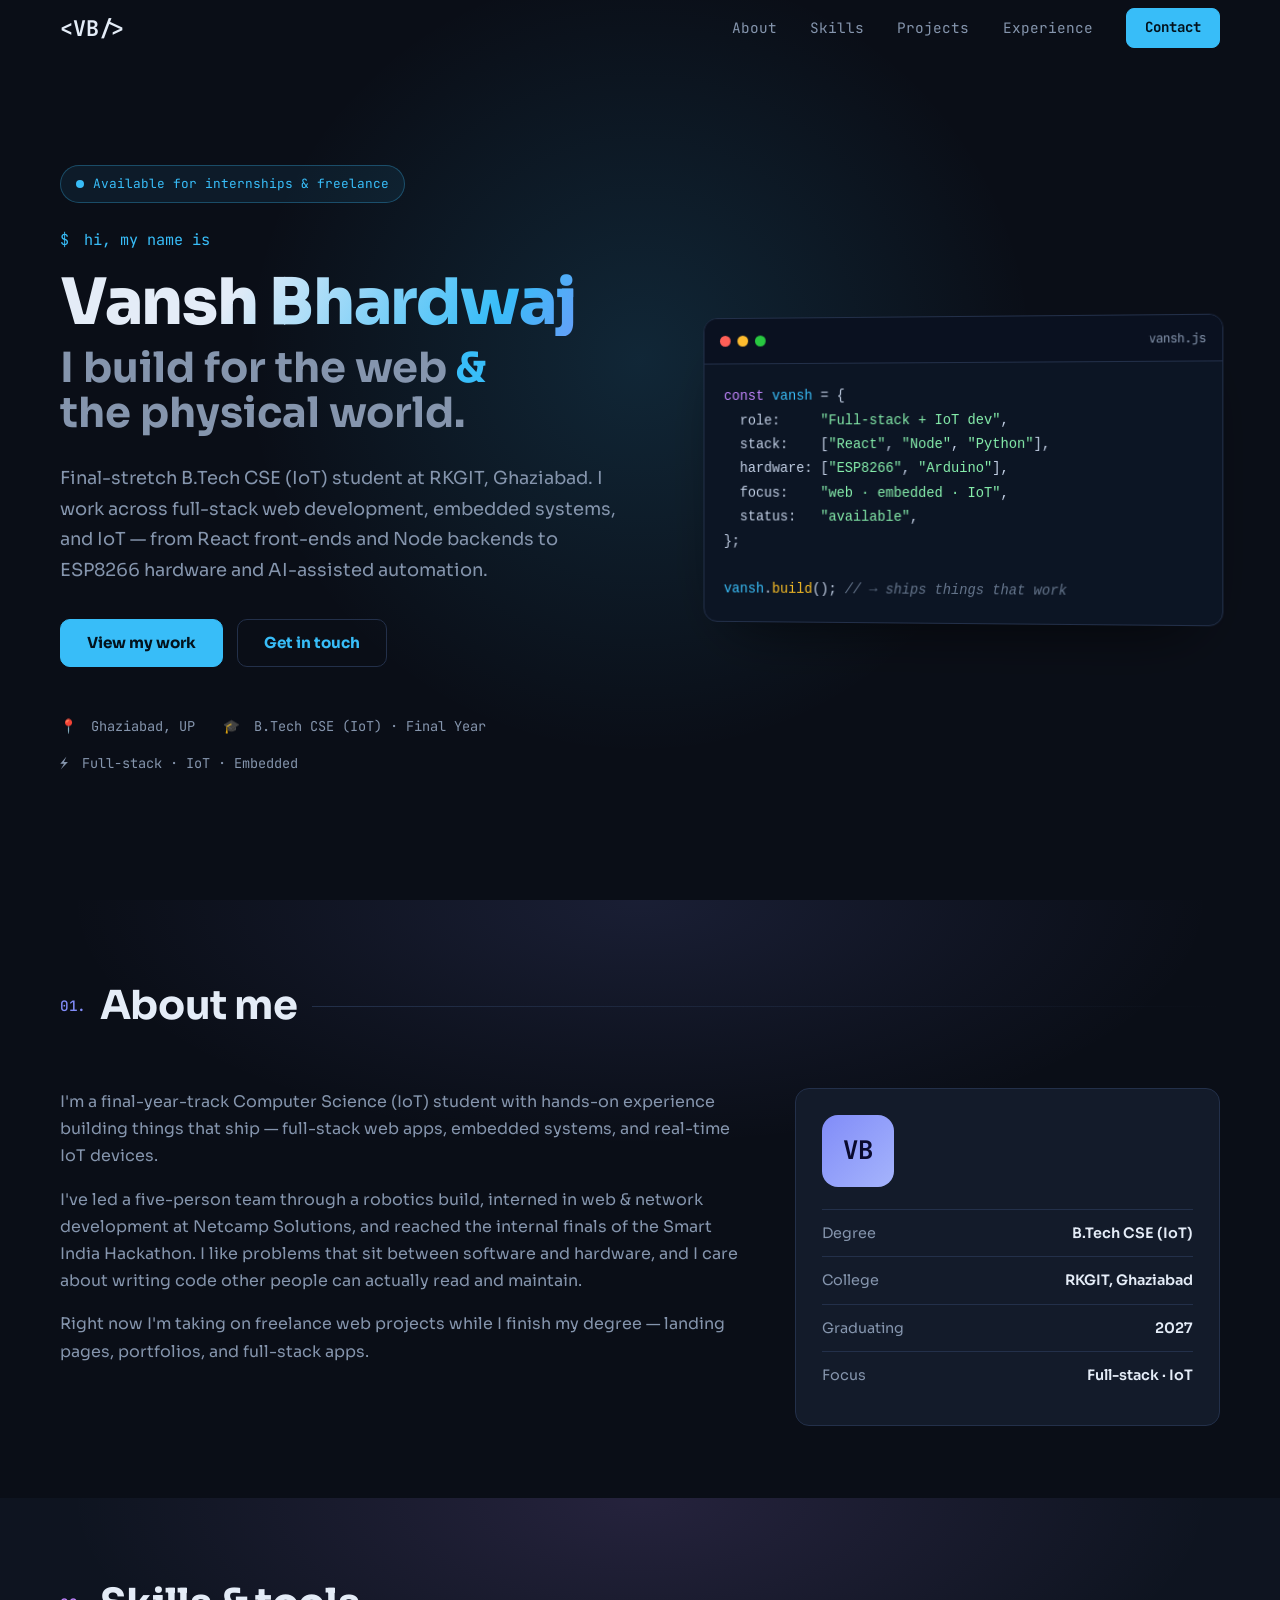
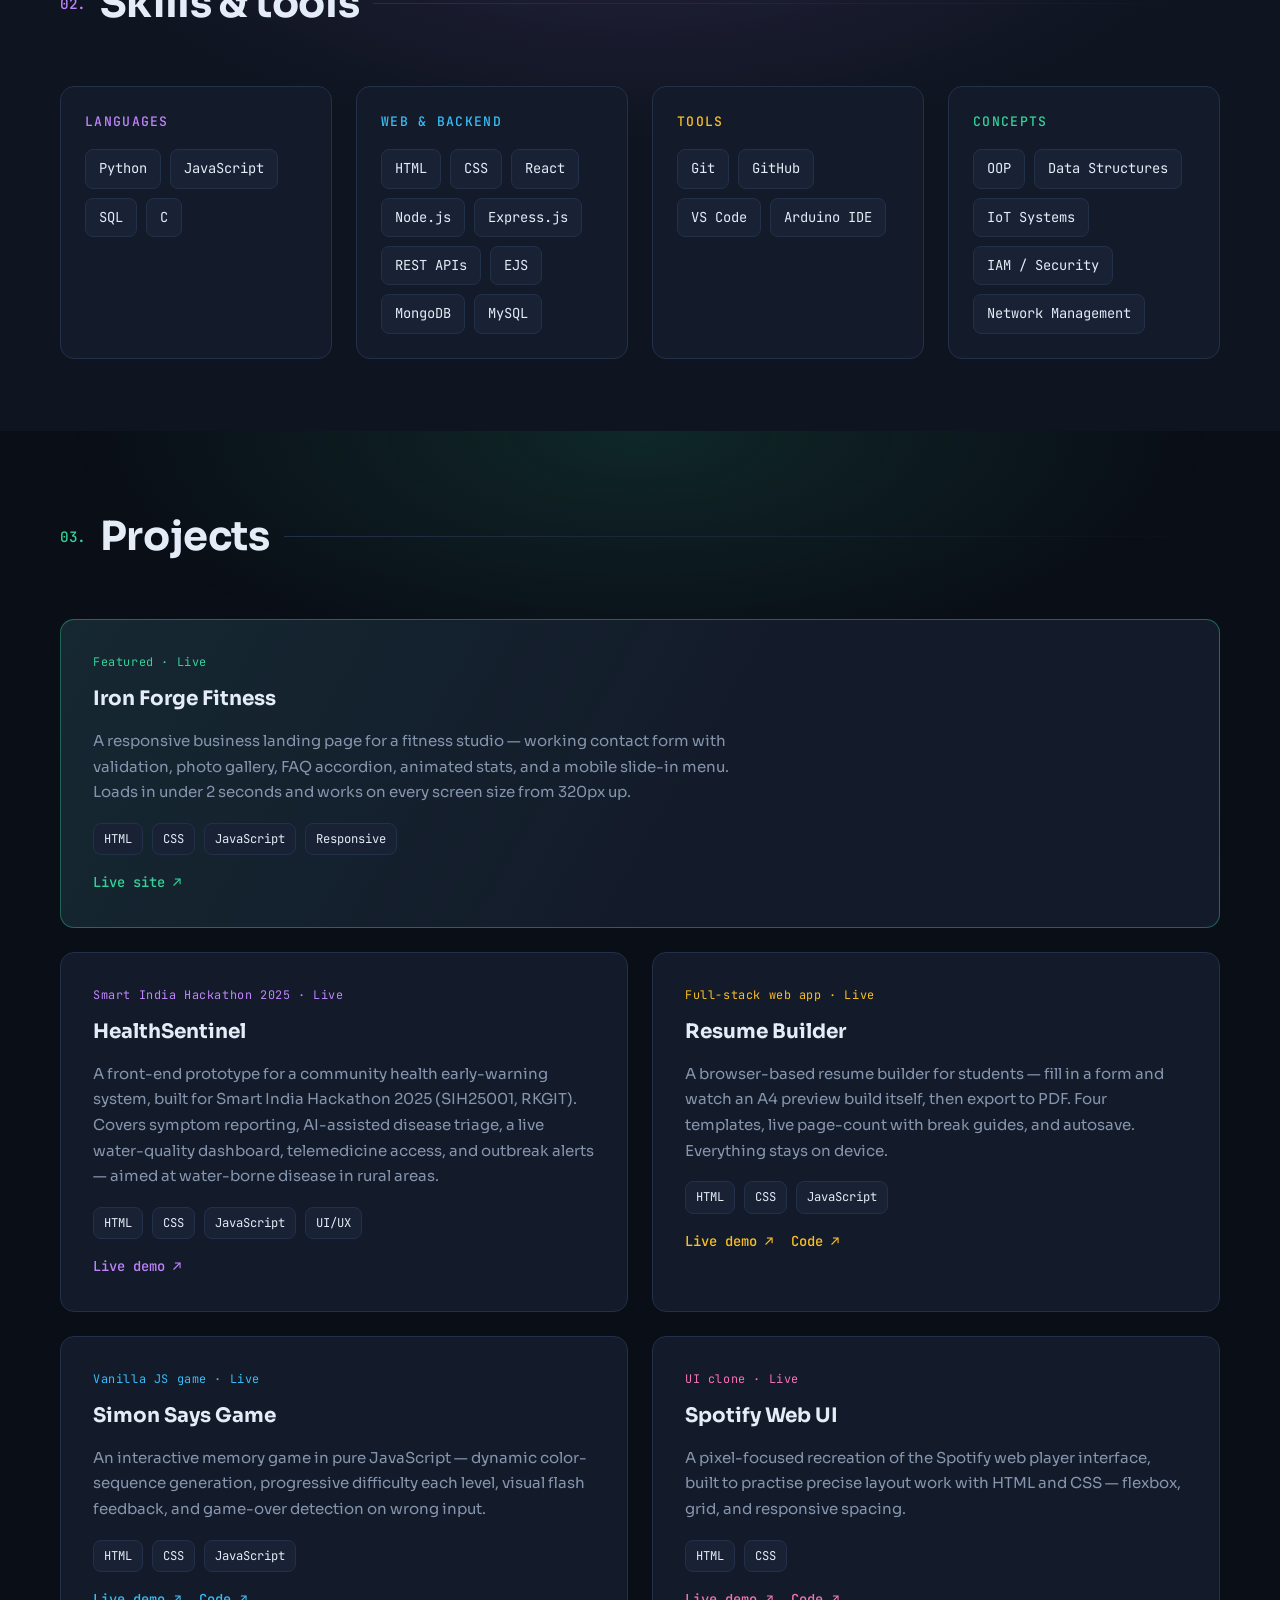
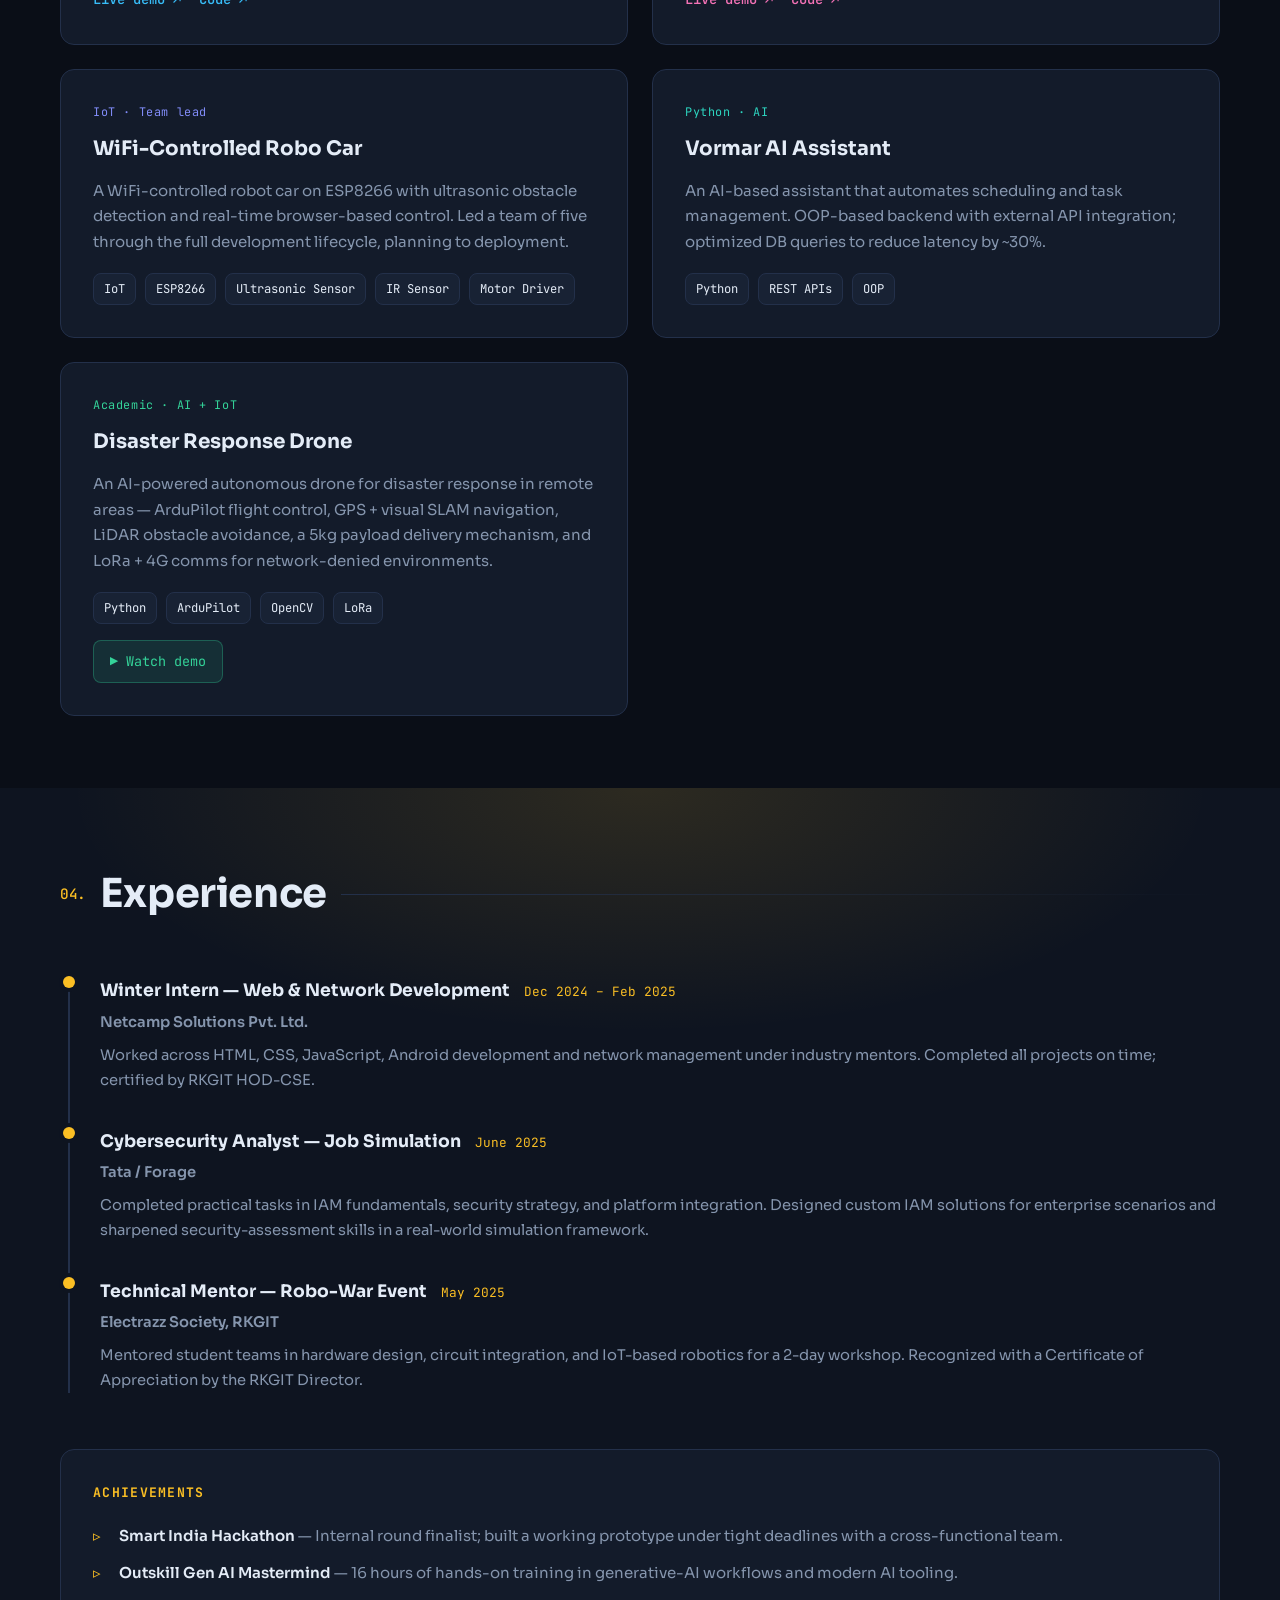
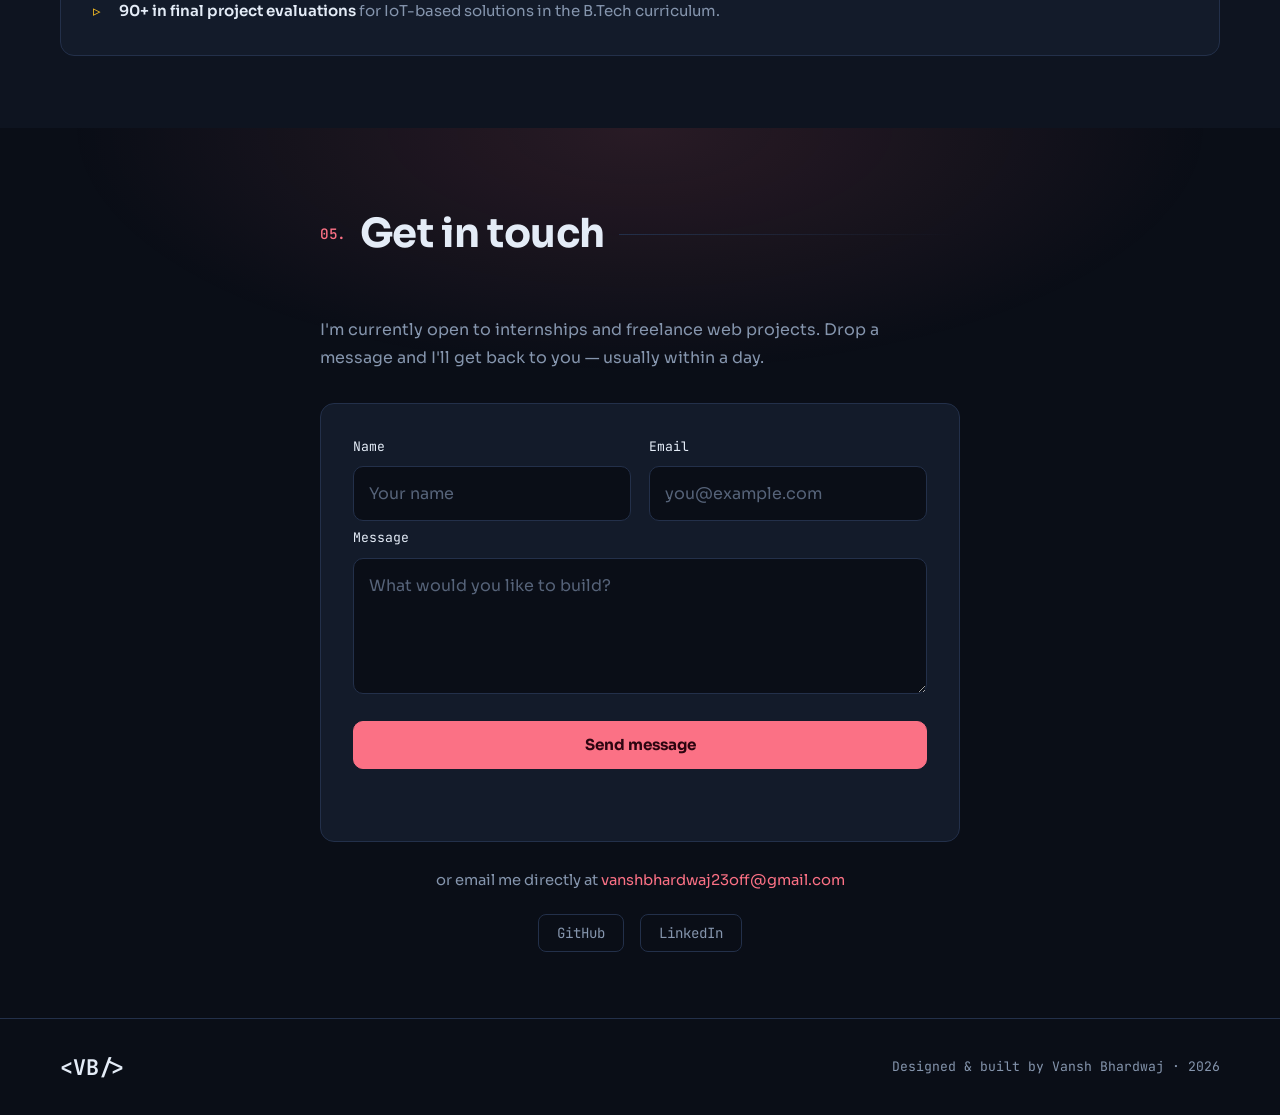
==== commit dbae1a58: "Add HealthSentinel project (SIH 2025)" ====
--- a/index.html
+++ b/index.html
@@ -192,6 +192,24 @@
 
         <article class="project">
           <div class="project__body">
+            <p class="project__label mono">Smart India Hackathon 2025 · Live</p>
+            <h3 class="project__title">HealthSentinel</h3>
+            <p class="project__desc">
+              A front-end prototype for a community health early-warning system,
+              built for Smart India Hackathon 2025 (SIH25001, RKGIT). Covers symptom
+              reporting, AI-assisted disease triage, a live water-quality dashboard,
+              telemedicine access, and outbreak alerts — aimed at water-borne disease
+              in rural areas.
+            </p>
+            <ul class="tags tags--sm"><li>HTML</li><li>CSS</li><li>JavaScript</li><li>UI/UX</li></ul>
+            <div class="project__links">
+              <a href="https://healthsentinel.netlify.app" target="_blank" rel="noopener" class="is-primary">Live demo ↗</a>
+            </div>
+          </div>
+        </article>
+
+        <article class="project">
+          <div class="project__body">
             <p class="project__label mono">Full-stack web app · Live</p>
             <h3 class="project__title">Resume Builder</h3>
             <p class="project__desc">
